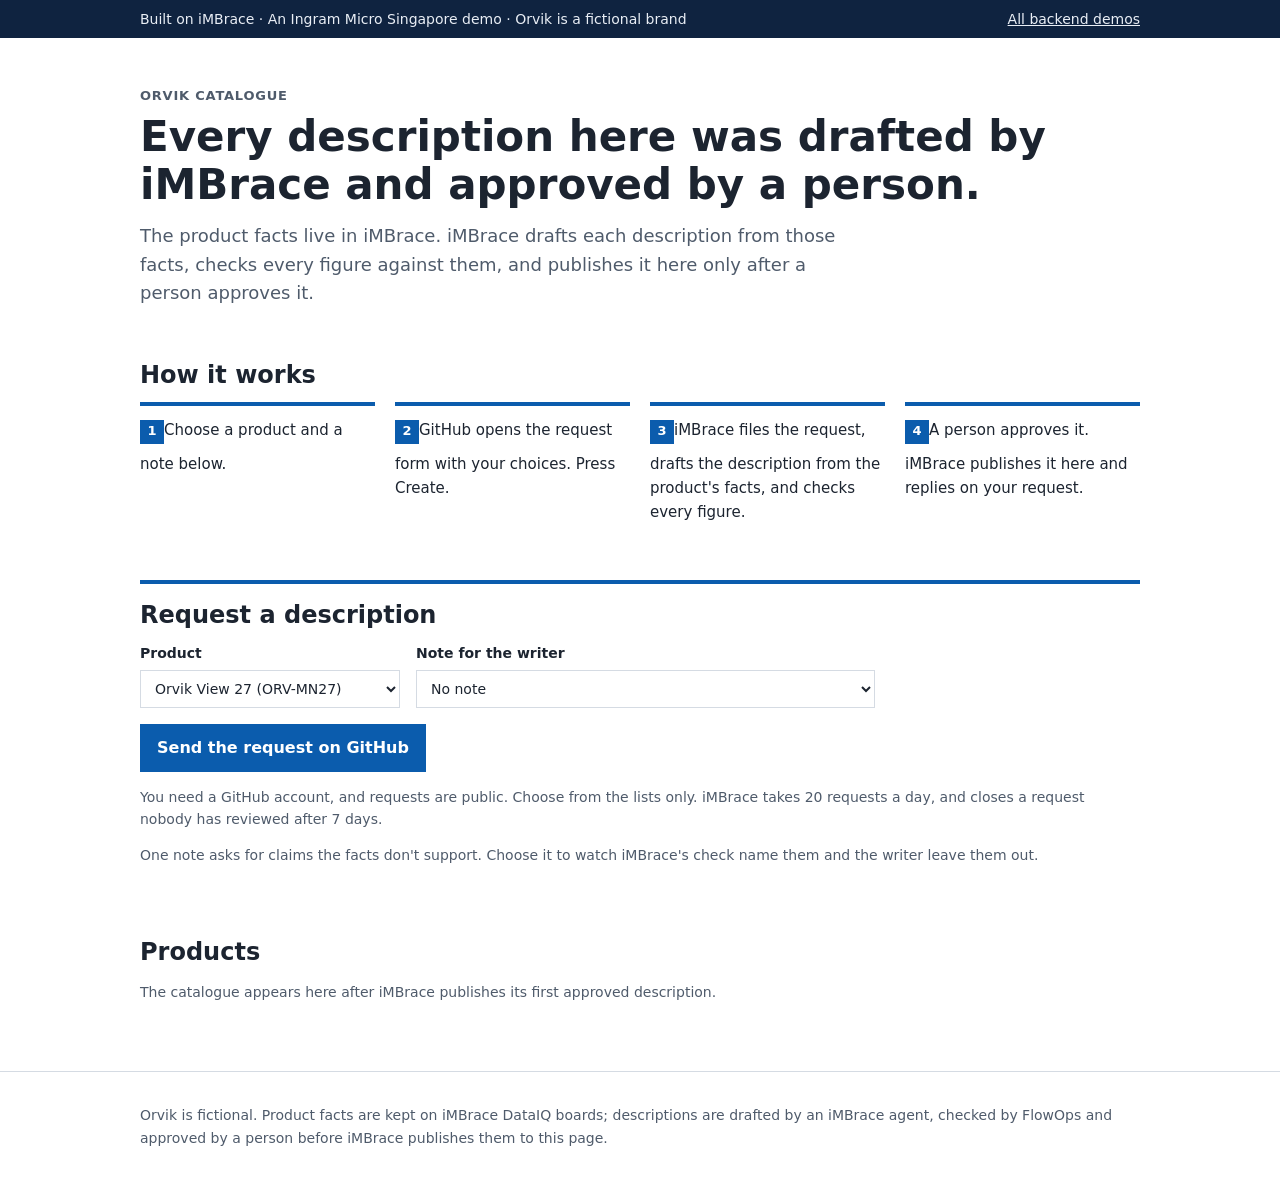
==== catalogue/index.html @ f5b410ea "Add the Orvik catalogue site and its request form" ====
<!doctype html>
<html lang="en">
<head>
<meta charset="utf-8">
<meta name="viewport" content="width=device-width, initial-scale=1">
<title>Orvik catalogue</title>
<meta name="description" content="A product catalogue whose descriptions are drafted and checked by iMBrace and approved by a person. A demo; Orvik is fictional.">
<link rel="stylesheet" href="../site.css">
<link rel="stylesheet" href="catalogue.css">
</head>
<body>
<div class="strip"><div class="wrap"><span>Built on iMBrace · An Ingram Micro Singapore demo · Orvik is a fictional brand</span><a href="../">All backend demos</a></div></div>
<main class="wrap">
  <header class="hero">
    <p class="eyebrow">Orvik catalogue</p>
    <h1>Every description here was drafted by iMBrace and approved by a person.</h1>
    <p class="lead">The product facts live in iMBrace. iMBrace drafts each description from those facts, checks every figure against them, and publishes it here only after a person approves it.</p>
  </header>

  <section aria-labelledby="how-h">
    <h2 id="how-h">How it works</h2>
    <ol class="steps">
      <li>Choose a product and a note below.</li>
      <li>GitHub opens the request form with your choices. Press Create.</li>
      <li>iMBrace files the request, drafts the description from the product's facts, and checks every figure.</li>
      <li>A person approves it. iMBrace publishes it here and replies on your request.</li>
    </ol>
  </section>

  <section aria-labelledby="ask-h" id="ask">
    <div class="panel">
      <h2 id="ask-h">Request a description</h2>
      <form class="ask" id="ask-form">
        <label>Product <select id="ask-product"></select></label>
        <label>Note for the writer <select id="ask-note"></select></label>
        <a class="btn" id="ask-go" href="#" target="_blank" rel="noopener">Send the request on GitHub</a>
      </form>
      <p class="note" id="ask-small">You need a GitHub account, and requests are public. Choose from the lists only.</p>
      <p class="note">One note asks for claims the facts don't support. Choose it to watch iMBrace's check name them and the writer leave them out.</p>
    </div>
  </section>

  <section aria-labelledby="products-h">
    <h2 id="products-h">Products</h2>
    <p class="note" id="updated" aria-live="polite">Loading the catalogue…</p>
    <ul class="products" id="products"></ul>
  </section>
</main>
<footer><div class="wrap">Orvik is fictional. Product facts are kept on iMBrace DataIQ boards; descriptions are drafted by an iMBrace agent, checked by FlowOps and approved by a person before iMBrace publishes them to this page.</div></footer>
<script src="options.js"></script>
<script src="catalogue.js"></script>
</body>
</html>
---- site.css ----
/* Shared styles for the iMBrace backend demos. Light and dark follow the visitor's setting. */
:root {
  color-scheme: light dark;
  --page: #ffffff; --surface: #f4f6f8; --ink: #1c2430; --muted: #4f5b6b; --rule: #d5dbe3;
  --accent: #0b5cad; --accent-ink: #ffffff; --ok: #1d6b3a; --strip: #0f2340; --strip-ink: #e9eef5;
  --font: system-ui, -apple-system, "Segoe UI", Roboto, Helvetica, Arial, sans-serif;
}
@media (prefers-color-scheme: dark) {
  :root { --page: #11161d; --surface: #1a212b; --ink: #e8edf3; --muted: #a9b4c2; --rule: #2c3644;
    --accent: #6cb4ff; --accent-ink: #0b1420; --ok: #7fd49c; --strip: #0a1830; --strip-ink: #dbe6f3; }
}
* { box-sizing: border-box; }
body { margin: 0; background: var(--page); color: var(--ink); font: 16px/1.6 var(--font); }
a { color: var(--accent); }
.wrap { max-width: 1040px; margin: 0 auto; padding: 0 20px; }
.strip { background: var(--strip); color: var(--strip-ink); font-size: 14px; }
.strip .wrap { display: flex; flex-wrap: wrap; gap: 4px 16px; justify-content: space-between; padding-top: 8px; padding-bottom: 8px; }
.strip a { color: var(--strip-ink); }
header.hero { padding: 48px 0 24px; }
.eyebrow { margin: 0 0 6px; font-size: 13px; font-weight: 700; letter-spacing: .06em; text-transform: uppercase; color: var(--muted); }
h1 { margin: 0 0 12px; font-size: clamp(30px, 5vw, 42px); line-height: 1.15; }
h2 { margin: 0 0 12px; font-size: 24px; line-height: 1.25; }
h3 { margin: 0 0 6px; font-size: 18px; line-height: 1.3; }
.lead { max-width: 720px; margin: 0; font-size: 18px; color: var(--muted); }
section { padding: 28px 0; }
.steps { list-style: none; counter-reset: s; padding: 0; margin: 0; display: grid; grid-template-columns: repeat(4, minmax(0, 1fr)); gap: 20px; }
.steps li { counter-increment: s; border-top: 4px solid var(--accent); padding-top: 12px; font-size: 15px; }
.steps li::before { content: counter(s); display: inline-grid; place-items: center; width: 24px; height: 24px; margin-bottom: 8px; background: var(--accent); color: var(--accent-ink); font-weight: 700; font-size: 13px; }
.panel { border-top: 4px solid var(--accent); padding-top: 16px; }
.cards { list-style: none; padding: 0; margin: 0; display: grid; grid-template-columns: repeat(3, minmax(0, 1fr)); gap: 24px; }
.cards li { border-top: 4px solid var(--rule); padding-top: 14px; }
.cards li.is-live { border-top-color: var(--accent); }
.tag { display: inline-block; margin-bottom: 8px; font-size: 13px; font-weight: 700; color: var(--muted); }
.is-live .tag { color: var(--ok); }
.note { font-size: 14px; color: var(--muted); }
footer { padding: 32px 0 48px; border-top: 1px solid var(--rule); margin-top: 24px; font-size: 14px; color: var(--muted); }
@media (max-width: 800px) { .steps, .cards { grid-template-columns: 1fr; } }
---- catalogue/catalogue.css ----
/* The Orvik catalogue page. */
.ask { display: flex; flex-wrap: wrap; align-items: flex-end; gap: 16px; margin: 8px 0 12px; }
.ask label { display: flex; flex-direction: column; gap: 6px; font-size: 14px; font-weight: 700; }
.ask select { min-width: 260px; max-width: 100%; padding: 9px 10px; font: inherit; font-weight: 400; color: var(--ink); background: var(--page); border: 1px solid var(--rule); }
.btn { display: inline-block; padding: 10px 16px; background: var(--accent); color: var(--accent-ink); font-weight: 700; text-decoration: none; border: 1px solid var(--accent); }
.btn:hover, .btn:focus-visible { text-decoration: underline; }
.products { list-style: none; padding: 0; margin: 16px 0 0; display: grid; gap: 28px; }
.product { border-top: 4px solid var(--rule); padding-top: 14px; display: grid; grid-template-columns: minmax(0, 2fr) minmax(0, 3fr); gap: 8px 32px; }
.product.has-text { border-top-color: var(--accent); }
.product .meta { margin: 0 0 8px; color: var(--muted); font-size: 15px; }
.facts { margin: 0; padding: 0; list-style: none; font-size: 14px; }
.facts li { display: flex; justify-content: space-between; gap: 12px; padding: 4px 0; border-bottom: 1px solid var(--rule); }
.facts span:first-child { color: var(--muted); }
.copy .short { margin: 0 0 8px; font-weight: 700; }
.copy .long { margin: 0 0 8px; }
.copy .when { margin: 0; font-size: 13px; color: var(--muted); }
.copy .none { margin: 0 0 8px; color: var(--muted); }
.copy a { font-size: 15px; }
@media (max-width: 800px) {
  .product { grid-template-columns: 1fr; }
  .ask select { min-width: 0; width: 100%; }
  .ask label { width: 100%; }
}
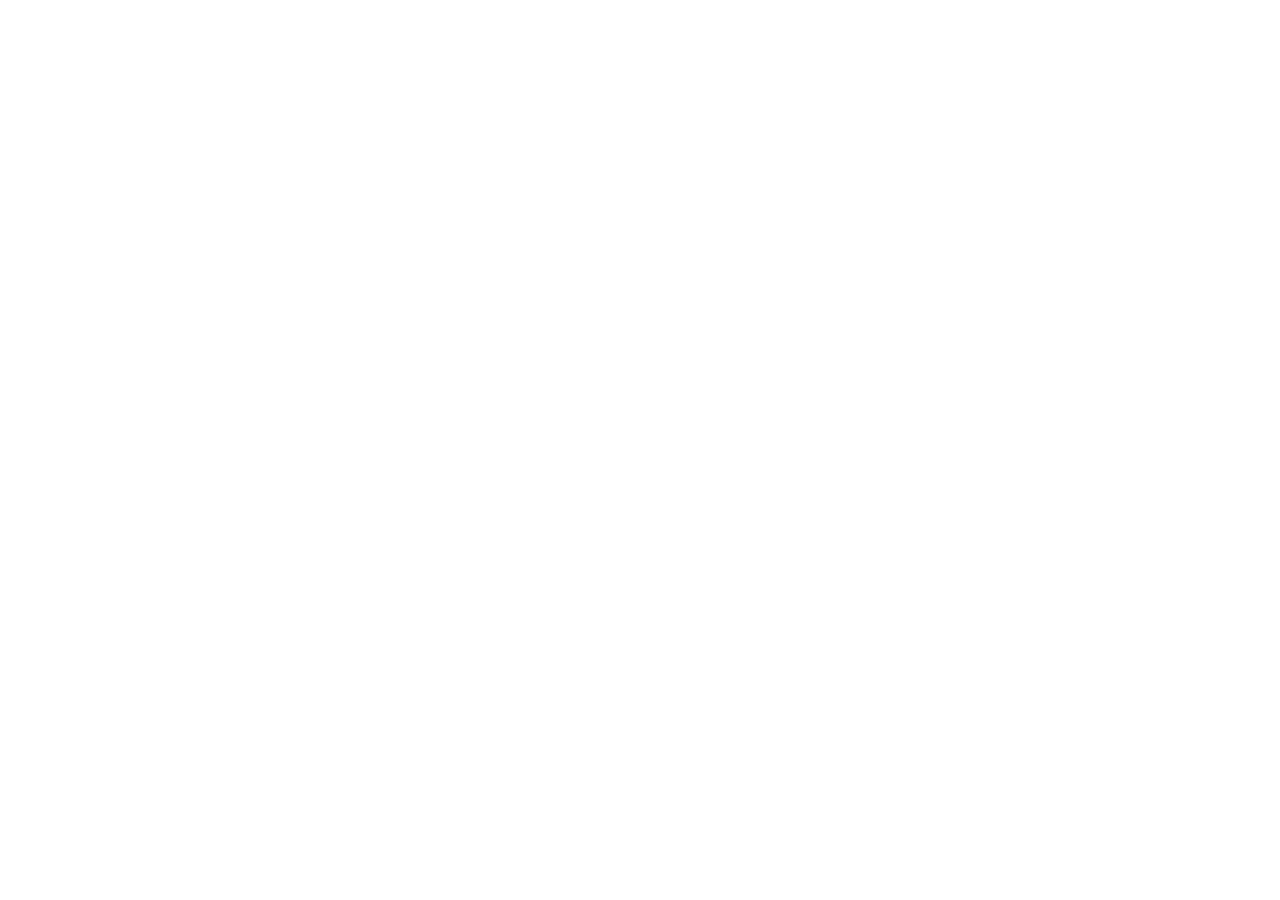
==== commit ac350fca: "Move the demos to Netlify: Send on the page, answers on the page The pages (now in site/) send visit" ====
--- a/catalogue/index.html
+++ b/catalogue/index.html
@@ -1,53 +1,7 @@
 <!doctype html>
-<html lang="en">
-<head>
-<meta charset="utf-8">
+<html lang="en"><head><meta charset="utf-8">
+<meta http-equiv="refresh" content="0; url=https://imbrace-demos.netlify.app/catalogue/">
+<link rel="canonical" href="https://imbrace-demos.netlify.app/catalogue/">
 <meta name="viewport" content="width=device-width, initial-scale=1">
-<title>Orvik catalogue</title>
-<meta name="description" content="A product catalogue whose descriptions are drafted and checked by iMBrace and approved by a person. A demo; Orvik is fictional.">
-<link rel="stylesheet" href="../site.css">
-<link rel="stylesheet" href="catalogue.css">
-</head>
-<body>
-<div class="strip"><div class="wrap"><span>Built on iMBrace · An Ingram Micro Singapore demo · Orvik is a fictional brand</span><a href="../">All backend demos</a></div></div>
-<main class="wrap">
-  <header class="hero">
-    <p class="eyebrow">Orvik catalogue</p>
-    <h1>Every description here was drafted by iMBrace and approved by a person.</h1>
-    <p class="lead">The product facts live in iMBrace. iMBrace drafts each description from those facts, checks every figure against them, and publishes it here only after a person approves it.</p>
-  </header>
-
-  <section aria-labelledby="how-h">
-    <h2 id="how-h">How it works</h2>
-    <ol class="steps">
-      <li>Choose a product and a note below.</li>
-      <li>GitHub opens the request form with your choices. Press Create.</li>
-      <li>iMBrace files the request, drafts the description from the product's facts, and checks every figure.</li>
-      <li>A person approves it. iMBrace publishes it here and replies on your request.</li>
-    </ol>
-  </section>
-
-  <section aria-labelledby="ask-h" id="ask">
-    <div class="panel">
-      <h2 id="ask-h">Request a description</h2>
-      <form class="ask" id="ask-form">
-        <label>Product <select id="ask-product"></select></label>
-        <label>Note for the writer <select id="ask-note"></select></label>
-        <a class="btn" id="ask-go" href="#" target="_blank" rel="noopener">Send the request on GitHub</a>
-      </form>
-      <p class="note" id="ask-small">You need a GitHub account, and requests are public. Choose from the lists only.</p>
-      <p class="note">One note asks for claims the facts don't support. Choose it to watch iMBrace's check name them and the writer leave them out.</p>
-    </div>
-  </section>
-
-  <section aria-labelledby="products-h">
-    <h2 id="products-h">Products</h2>
-    <p class="note" id="updated" aria-live="polite">Loading the catalogue…</p>
-    <ul class="products" id="products"></ul>
-  </section>
-</main>
-<footer><div class="wrap">Orvik is fictional. Product facts are kept on iMBrace DataIQ boards; descriptions are drafted by an iMBrace agent, checked by FlowOps and approved by a person before iMBrace publishes them to this page.</div></footer>
-<script src="options.js"></script>
-<script src="catalogue.js"></script>
-</body>
-</html>
+<title>Moved to Netlify</title></head>
+<body style="font:16px/1.6 system-ui,sans-serif;margin:40px"><p>The iMBrace backend demos have moved to <a href="https://imbrace-demos.netlify.app/catalogue/">https://imbrace-demos.netlify.app/catalogue/</a>.</p></body></html>
